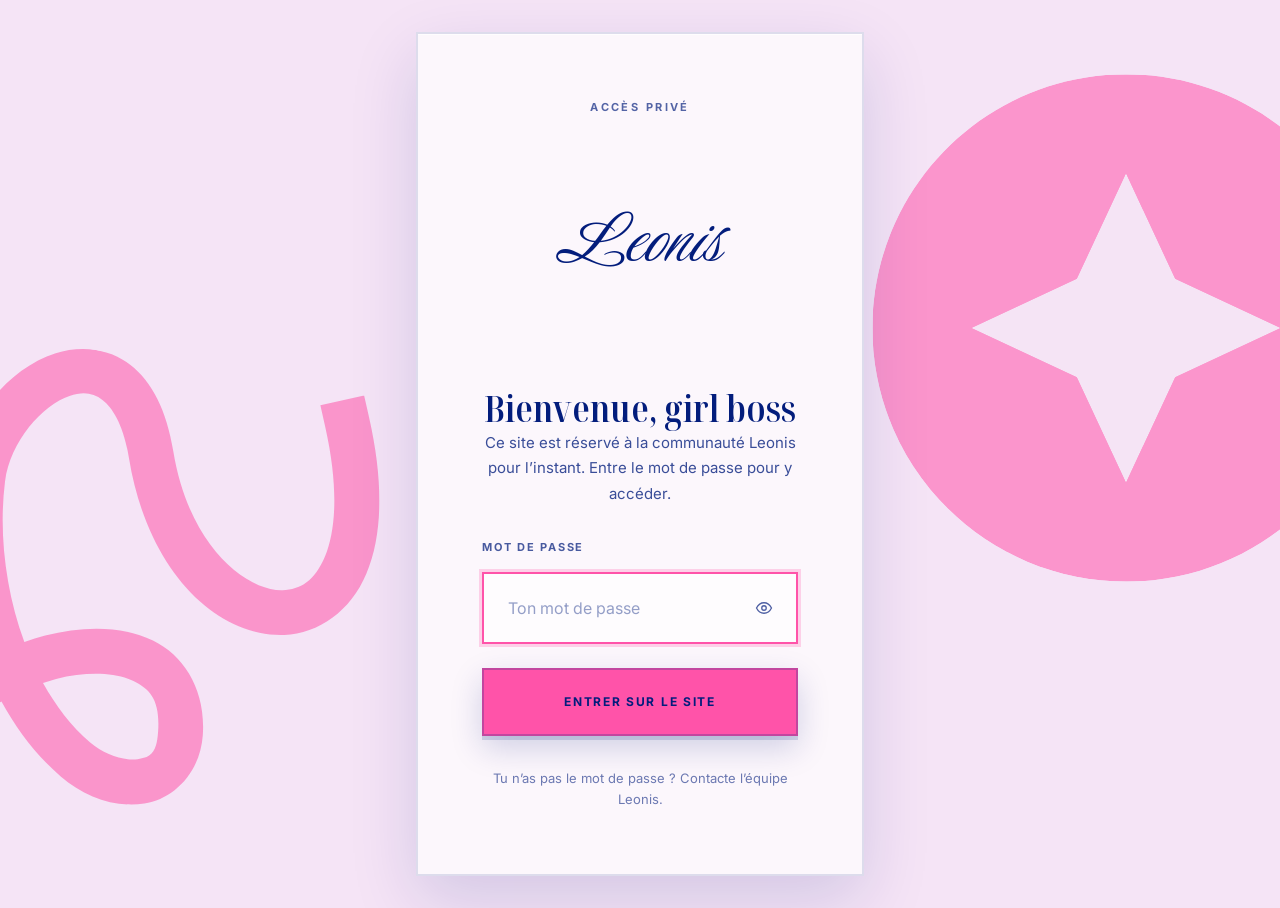
==== boutique.html @ 9e6b3b50 "Ajouter les pages La Maison, Services et Boutique, et passer la communauté en accès gratuit Skool. M" ====
<!DOCTYPE html>
<html lang="fr">
<head>
  <meta charset="UTF-8" />
  <meta name="viewport" content="width=device-width, initial-scale=1.0, viewport-fit=cover" />
  <meta
    name="description"
    content="Boutique Leonis — page en construction. Nos produits et offres exclusives arrivent bientôt."
  />
  <title>Boutique — Leonis</title>
  <link rel="icon" href="Images/rondetoile.svg" type="image/svg+xml" />

  <link rel="preconnect" href="https://fonts.googleapis.com" />
  <link rel="preconnect" href="https://fonts.gstatic.com" crossorigin />
  <link
    href="https://fonts.googleapis.com/css2?family=Inter:wght@400;500;600&family=Luxurious+Script&family=Noto+Serif+Display:ital,wdth,wght@0,62.5..100,400..700;1,62.5..100,400..700&display=swap"
    rel="stylesheet"
  />

  <link rel="stylesheet" href="css/variables.css" />
  <link rel="stylesheet" href="css/base.css" />
  <link rel="stylesheet" href="css/nav-footer.css" />
  <link rel="stylesheet" href="css/pages/boutique.css" />
  <script type="module" src="js/auth-guard.js"></script>
</head>
<body class="page-boutique">

  <header class="site-header">
    <a class="site-logo" href="home.html">Leonis</a>
    <button
      class="nav-toggle"
      type="button"
      aria-expanded="false"
      aria-controls="site-nav"
      aria-label="Ouvrir le menu"
    >
      <span class="nav-toggle__bars" aria-hidden="true">
        <span class="nav-toggle__bar"></span>
        <span class="nav-toggle__bar"></span>
        <span class="nav-toggle__bar"></span>
      </span>
    </button>
  </header>

  <div class="nav-overlay" id="site-nav" aria-hidden="true">
    <div class="nav-popup" role="dialog" aria-modal="true" aria-label="Menu principal">
      <nav class="nav-popup__nav" aria-label="Navigation principale">
        <ul class="nav-popup__list">
          <li class="nav-popup__item">
            <a class="nav-popup__link" href="home.html">Accueil</a>
          </li>
          <li class="nav-popup__item">
            <a class="nav-popup__link" href="lamaison.html">La Maison</a>
          </li>
          <li class="nav-popup__item">
            <a class="nav-popup__link" href="community.html">Communauté</a>
          </li>
          <li class="nav-popup__item">
            <a class="nav-popup__link" href="services.html">Services</a>
          </li>
          <li class="nav-popup__item">
            <a class="nav-popup__link nav-popup__link--active" href="boutique.html" aria-current="page">Boutique</a>
          </li>
        </ul>
      </nav>
    </div>
  </div>

  <main>
    <section class="boutique-coming" aria-labelledby="boutique-title">
      <div class="boutique-coming__backdrop" aria-hidden="true">
        <img
          class="boutique-coming__bloom boutique-coming__bloom--star"
          src="Images/rondetoile.svg"
          alt=""
          width="320"
          height="320"
        />
        <img
          class="boutique-coming__bloom boutique-coming__bloom--flower"
          src="Images/formerose.svg"
          alt=""
          width="320"
          height="320"
        />
      </div>

      <div class="boutique-coming__inner">
        <p class="boutique-coming__kicker">Boutique</p>
        <h1 class="boutique-coming__title" id="boutique-title">
          Quelque chose d'<em class="boutique-coming__title-em">exclusif</em> arrive
        </h1>
        <p class="boutique-coming__badge">Page en construction</p>
        <p class="boutique-coming__lead">
          Notre boutique ouvre bientôt ses portes. Tu y trouveras des produits et des offres pensés pour la communauté Leonis — reste connectée.
        </p>
        <div class="boutique-coming__actions">
          <a class="lc-btn" href="home.html">Retour à l'accueil</a>
          <a class="lc-btn lc-btn--outline" href="services.html">Voir nos services</a>
        </div>
      </div>
    </section>
  </main>

  <footer class="site-footer">
    <div class="site-footer__inner">
      <div class="site-footer__top">
        <div class="site-footer__brand">
          <a class="site-footer__logo" href="home.html">Leonis</a>
          <p class="site-footer__tagline">
            La vie est trop courte pour ne pas la bâtir à ton image.
          </p>
        </div>

        <div class="site-footer__grid">
          <nav class="site-footer__col site-footer__col--navigation" aria-label="Navigation du site">
            <h2 class="site-footer__heading">Navigation</h2>
            <ul class="site-footer__list">
              <li><a class="site-footer__link" href="home.html">Accueil</a></li>
              <li><a class="site-footer__link" href="lamaison.html">À propos</a></li>
              <li><a class="site-footer__link" href="community.html">Communauté</a></li>
              <li><a class="site-footer__link" href="services.html">Services</a></li>
              <li><a class="site-footer__link" href="boutique.html" aria-current="page">Boutique</a></li>
            </ul>
          </nav>

          <nav class="site-footer__col" aria-label="Ressources">
            <h2 class="site-footer__heading">Ressources</h2>
            <ul class="site-footer__list">
              <li><a class="site-footer__link" href="quiz.html">Quiz</a></li>
              <li><a class="site-footer__link" href="community.html#faq">FAQ</a></li>
              <li><a class="site-footer__link" href="community.html#garantie">Garantie</a></li>
              <li><a class="site-footer__link" href="home.html#connect">Instagram</a></li>
            </ul>
          </nav>

          <div class="site-footer__col">
            <h2 class="site-footer__heading">Contact</h2>
            <ul class="site-footer__list">
              <li>
                <a class="site-footer__link" href="mailto:hello@maisonleonis.com">
                  hello@maisonleonis.com
                </a>
              </li>
            </ul>

            <ul class="site-footer__social" aria-label="Nos profils Instagram">
              <li>
                <a
                  class="site-footer__social-link"
                  href="https://www.instagram.com/jessyannricard/"
                  target="_blank"
                  rel="noopener noreferrer"
                  aria-label="Instagram de Jess — @jessyannricard"
                >
                  <svg class="site-footer__social-icon" viewBox="0 0 24 24" fill="none" stroke="currentColor" stroke-width="1.75" aria-hidden="true">
                    <rect x="2" y="2" width="20" height="20" rx="5" ry="5" />
                    <path d="M16 11.37A4 4 0 1 1 12.63 8 4 4 0 0 1 16 11.37z" />
                    <line x1="17.5" y1="6.5" x2="17.51" y2="6.5" />
                  </svg>
                </a>
              </li>
              <li>
                <a
                  class="site-footer__social-link"
                  href="https://www.instagram.com/valentine.marmorat/"
                  target="_blank"
                  rel="noopener noreferrer"
                  aria-label="Instagram de Val — @valentine.marmorat"
                >
                  <svg class="site-footer__social-icon" viewBox="0 0 24 24" fill="none" stroke="currentColor" stroke-width="1.75" aria-hidden="true">
                    <rect x="2" y="2" width="20" height="20" rx="5" ry="5" />
                    <path d="M16 11.37A4 4 0 1 1 12.63 8 4 4 0 0 1 16 11.37z" />
                    <line x1="17.5" y1="6.5" x2="17.51" y2="6.5" />
                  </svg>
                </a>
              </li>
              <li>
                <a
                  class="site-footer__social-link"
                  href="https://www.instagram.com/dreambybillie/"
                  target="_blank"
                  rel="noopener noreferrer"
                  aria-label="Instagram de Billie — @dreambybillie"
                >
                  <svg class="site-footer__social-icon" viewBox="0 0 24 24" fill="none" stroke="currentColor" stroke-width="1.75" aria-hidden="true">
                    <rect x="2" y="2" width="20" height="20" rx="5" ry="5" />
                    <path d="M16 11.37A4 4 0 1 1 12.63 8 4 4 0 0 1 16 11.37z" />
                    <line x1="17.5" y1="6.5" x2="17.51" y2="6.5" />
                  </svg>
                </a>
              </li>
            </ul>
          </div>
        </div>
      </div>

      <div class="site-footer__bottom">
        <p class="site-footer__copy">© 2026 Leonis. Tous droits réservés.</p>
        <nav class="site-footer__legal" aria-label="Liens légaux">
          <ul class="site-footer__legal-list">
            <li><a class="site-footer__legal-link" href="#">Politique de confidentialité</a></li>
            <li><a class="site-footer__legal-link" href="#">Conditions d'utilisation</a></li>
          </ul>
        </nav>
      </div>
    </div>
  </footer>

  <script type="module" src="animation.js"></script>
</body>
</html>
---- css/variables.css ----
/* ============================================
   variables.css — couleurs, typos, espacements
   ============================================ */

:root {
  /* Palette officielle */
  --color-lime: #d1fe01;
  --color-navy: #031d7c;
  --color-blue: #0c34c7;
  --color-blush: #f5e4f6;
  --color-pink: #ff53a9;
  --color-crimson: #ac0324;

  /* Sémantique */
  --color-anchor-black: var(--color-navy);
  --color-anchor-cream: var(--color-blush);
  --color-ink: var(--color-navy);
  --color-forest: var(--color-crimson);
  --color-sage: var(--color-lime);
  --color-lavender: var(--color-pink);
  --color-lilac: var(--color-blush);
  --color-cream: var(--color-blush);

  /* Noto Serif Display (Google Fonts) — variante condensée via font-stretch */
  --font-heading: "Noto Serif Display", Georgia, serif;
  --font-heading-stretch: condensed;
  --font-body: "Inter", system-ui, sans-serif;
  --font-logo: "Luxurious Script", cursive;

  --space-sm: 0.5rem;
  --space-md: 1rem;
  --space-lg: 1.5rem;
  --space-xl: 2rem;
  --space-2xl: 3rem;
  --space-3xl: 4rem;
  --space-4xl: 6rem;

  /* Angles droits : autorité, hors codes spa */
  --radius-promise-frame: 0;
  --radius-promise-card: 0;
  --radius-faq-pill: 0;
  --radius-lg: 1rem;

  /* ~100–120px : air entre sections « club privé » */
  --section-padding-y: clamp(6.25rem, 9vw, 7.5rem);

  --faq-page-bg: var(--color-anchor-cream);
  --faq-card-surface: color-mix(in srgb, white 88%, var(--color-anchor-cream));

  /* CTA finale plein écran — photo + overlay */
  --final-cta-padding-y: 8.75rem;
  --final-cta-title-min: 5rem;
  --final-cta-subtitle-size: 1.125rem;
  --final-cta-overlay: color-mix(in srgb, var(--color-anchor-black) 55%, transparent);

  /* Bouton primaire (girl boss) — même look partout */
  --lc-btn-max-width: 26.25rem;
  --lc-btn-border: color-mix(in srgb, var(--color-ink) 24%, transparent);
  --lc-btn-border-hover: color-mix(in srgb, var(--color-ink) 38%, transparent);
  --lc-btn-shadow-3d: 0 0.25rem 0 color-mix(in srgb, var(--color-ink) 14%, transparent);
  --lc-btn-shadow-soft: 0 0.75rem 2rem color-mix(in srgb, var(--color-ink) 18%, transparent);
  --lc-btn-shadow-hover-3d: 0 0.125rem 0 color-mix(in srgb, var(--color-ink) 16%, transparent);
  --lc-btn-shadow-hover-soft: 0 1rem 2.5rem color-mix(in srgb, var(--color-ink) 26%, transparent);

  --promise-surface: color-mix(in srgb, var(--color-lilac) 28%, var(--color-anchor-cream));
  --promise-frame-bg: color-mix(in srgb, var(--color-lilac) 42%, white);
  --promise-card-tone-1: color-mix(in srgb, var(--color-lilac) 78%, white);
  --promise-card-tone-2: color-mix(in srgb, var(--color-blue) 22%, var(--color-lilac));
  --promise-card-tone-3: color-mix(in srgb, var(--color-sage) 18%, var(--color-lilac));
  --promise-card-tone-4: color-mix(in srgb, var(--color-forest) 12%, var(--color-lilac));
  --promise-card-border: color-mix(in srgb, var(--color-ink) 32%, transparent);
  --promise-burst-tint: color-mix(in srgb, var(--color-lavender) 45%, white);

  /* Hero h1 — gouttières latérales pour resserrer le titre */
  --hero-title-gutter: 7.5rem; /* 120px */

  /* Titres de section (h2 / intro) — plus larges que l’ancienne colonne ~40–44rem ; hero exclu */
  --lc-section-heading-stack: min(58rem, 100%);
  --lc-section-heading-stack-tight: min(54rem, 100%);
  --lc-section-copy-column: min(58rem, 100%);
  /* Section story : plus large, padding vertical dédié (moins haut que les autres sections) */
  --lc-story-inner-max: min(72rem, 100%);
  --lc-story-padding-y: clamp(3rem, 5vw, 4.25rem);

  --transition-base: 280ms ease;

  --max-width-content: 45rem;
  --max-width-site: 72rem;
}
---- css/base.css ----
/* ============================================
   base.css — reset, typographie, bouton partagé
   ============================================ */

*,
*::before,
*::after {
  box-sizing: border-box;
}

body {
  margin: 0;
  overflow-x: hidden;
  font-family: var(--font-body);
  font-size: clamp(0.875rem, 0.35vw + 0.82rem, 0.9375rem);
  line-height: 1.65;
  color: var(--color-ink);
  background-color: var(--color-anchor-cream);
}

img {
  max-width: 100%;
  height: auto;
  display: block;
}

a {
  color: inherit;
  text-decoration: none;
}

a:focus-visible {
  outline: 2px solid var(--color-lavender);
  outline-offset: 3px;
}

/* ============================================
   Bouton primaire — girl boss (palette Leonis)
   ============================================ */

.lc-btn {
  position: relative;
  display: inline-flex;
  align-items: center;
  justify-content: center;
  margin-top: var(--space-sm);
  padding: var(--space-lg) var(--space-2xl);
  border: 2px solid var(--lc-btn-border);
  border-radius: 0;
  font-family: var(--font-body);
  font-size: 0.75rem;
  font-weight: 700;
  line-height: 1.35;
  letter-spacing: 0.14em;
  text-transform: uppercase;
  text-align: center;
  text-decoration: none;
  color: var(--color-ink);
  background-color: var(--color-lavender);
  box-shadow: var(--lc-btn-shadow-3d), var(--lc-btn-shadow-soft);
  cursor: pointer;
  transition:
    background-color var(--transition-base),
    border-color var(--transition-base),
    color var(--transition-base),
    transform var(--transition-base),
    box-shadow var(--transition-base);
}

.lc-btn:hover {
  color: var(--color-ink);
  background-color: var(--color-lilac);
  border-color: var(--lc-btn-border-hover);
  box-shadow: var(--lc-btn-shadow-hover-3d), var(--lc-btn-shadow-hover-soft);
  transform: translateY(-2px);
}

.lc-btn:focus-visible {
  outline: 2px solid var(--color-lavender);
  outline-offset: 4px;
}

.final-cta .lc-btn:focus-visible {
  outline-color: var(--color-anchor-cream);
}

.final-cta__actions .lc-btn,
.pricing__actions .lc-btn {
  width: 100%;
  max-width: var(--lc-btn-max-width);
  margin-top: 0;
}

.faq__footer .lc-btn {
  margin-top: 0;
}

@media (prefers-reduced-motion: reduce) {
  .lc-btn:hover {
    transform: none;
  }
}

/* Titres principaux : Noto Serif Display condensed (400–500), tailles max 68px / 50px */
h1,
h2 {
  font-family: var(--font-heading);
  font-weight: 500;
  font-style: normal;
  font-stretch: var(--font-heading-stretch);
  line-height: 1.12;
}

h1 {
  font-size: clamp(2.5rem, 4.5vw + 1.5rem, 4.75rem);
}

h2 {
  font-size: clamp(2.75rem, 5.5vw + 1.35rem, 5.75rem);
  font-weight: 500;
  letter-spacing: -0.02em;
}

h1 em,
h2 em {
  font-style: italic;
  font-weight: 400;
}

h3 {
  font-family: var(--font-heading);
  font-size: clamp(1.5rem, 2.25vw + 0.85rem, 2.35rem);
  font-weight: 500;
  font-style: normal;
  font-stretch: var(--font-heading-stretch);
  line-height: 1.2;
  letter-spacing: -0.02em;
}

h3 em {
  font-style: italic;
  font-weight: 400;
}
---- css/nav-footer.css ----
/* ============================================
   nav-footer.css — header, menu hamburger, footer
   ============================================ */

/* --- Header & menu hamburger --- */

.site-header {
  position: fixed;
  top: 0;
  right: 0;
  left: 0;
  z-index: 100;
  display: flex;
  align-items: center;
  justify-content: space-between;
  padding: var(--space-lg) var(--space-xl);
  pointer-events: none;
}

.site-header > * {
  pointer-events: auto;
}

.site-logo {
  font-family: var(--font-logo);
  font-size: clamp(2rem, 3.5vw, 2.75rem);
  font-weight: 400;
  line-height: 1;
  letter-spacing: 0.02em;
  color: var(--color-cream);
  text-shadow: 0 1px 2px color-mix(in srgb, var(--color-navy) 45%, transparent);
  transition: color var(--transition-base);
}

.site-logo:hover {
  color: var(--color-lavender);
}

.page-home .site-logo {
  color: var(--color-navy);
  text-shadow:
    0 1px 0 color-mix(in srgb, white 70%, transparent),
    0 2px 12px color-mix(in srgb, var(--color-navy) 18%, transparent);
}

.page-home .site-logo:hover {
  color: var(--color-pink);
}

.nav-toggle {
  position: relative;
  display: flex;
  align-items: center;
  justify-content: center;
  width: 3rem;
  height: 3rem;
  padding: 0;
  border: 2px solid color-mix(in srgb, var(--color-cream) 55%, transparent);
  border-radius: 50%;
  background-color: color-mix(in srgb, var(--color-navy) 72%, transparent);
  cursor: pointer;
  backdrop-filter: blur(6px);
  transition:
    border-color var(--transition-base),
    background-color var(--transition-base),
    transform var(--transition-base);
}

.nav-toggle:hover {
  border-color: var(--color-lime);
  background-color: color-mix(in srgb, var(--color-navy) 88%, transparent);
  transform: scale(1.04);
}

.nav-toggle:focus-visible {
  outline: 2px solid var(--color-lime);
  outline-offset: 4px;
}

.page-home .nav-toggle {
  border-color: color-mix(in srgb, var(--color-navy) 22%, transparent);
  background-color: color-mix(in srgb, var(--color-lime) 88%, white);
}

.page-home .nav-toggle:hover {
  border-color: var(--color-navy);
  background-color: var(--color-lime);
}

.nav-toggle__bars {
  position: relative;
  display: block;
  width: 1.125rem;
  height: 0.875rem;
}

.nav-toggle__bar {
  position: absolute;
  left: 0;
  display: block;
  width: 100%;
  height: 2px;
  border-radius: 9999px;
  background-color: var(--color-cream);
  transition:
    transform var(--transition-base),
    opacity var(--transition-base),
    top var(--transition-base);
}

.page-home .nav-toggle__bar {
  background-color: var(--color-navy);
}

.nav-toggle__bar:nth-child(1) {
  top: 0;
}

.nav-toggle__bar:nth-child(2) {
  top: 0.375rem;
}

.nav-toggle__bar:nth-child(3) {
  top: 0.75rem;
}

.nav-toggle[aria-expanded="true"] .nav-toggle__bar:nth-child(1) {
  top: 0.375rem;
  transform: rotate(45deg);
}

.nav-toggle[aria-expanded="true"] .nav-toggle__bar:nth-child(2) {
  opacity: 0;
}

.nav-toggle[aria-expanded="true"] .nav-toggle__bar:nth-child(3) {
  top: 0.375rem;
  transform: rotate(-45deg);
}

/* --- Menu plein écran --- */

.nav-overlay {
  position: fixed;
  top: 0;
  right: 0;
  bottom: 0;
  left: 0;
  z-index: 200;
  display: flex;
  align-items: stretch;
  justify-content: stretch;
  padding: clamp(0.35rem, 1.4vw, 0.85rem);
  background-color: color-mix(in srgb, var(--color-navy) 38%, transparent);
  opacity: 0;
  visibility: hidden;
  pointer-events: none;
  backdrop-filter: blur(8px);
  transition:
    opacity var(--transition-base),
    visibility var(--transition-base);
}

.nav-overlay.is-open {
  opacity: 1;
  visibility: visible;
  pointer-events: auto;
}

.nav-popup {
  position: relative;
  display: flex;
  width: 100%;
  height: 100%;
  min-height: 100%;
  flex-direction: column;
  align-items: center;
  justify-content: center;
  padding: clamp(var(--space-3xl), 12vh, var(--space-4xl)) var(--space-xl);
  overflow: visible;
  border: none;
  background-color: transparent;
  background-image: url("../Images/fondnavbar.svg");
  background-repeat: no-repeat;
  background-position: center;
  background-size: 80%;
  opacity: 0;
  transform: scale(1.05);
  transition:
    transform 520ms cubic-bezier(0.22, 1, 0.36, 1),
    opacity 380ms ease;
}

.nav-overlay.is-open .nav-popup {
  opacity: 1;
  transform: scale(1);
}

.nav-popup__nav {
  position: relative;
  z-index: 1;
  display: flex;
  width: min(40rem, 100%);
  flex: 1;
  align-items: center;
  justify-content: center;
}

.nav-popup__list {
  display: flex;
  width: 100%;
  flex-direction: column;
  gap: var(--space-md);
  margin: 0;
  padding: 0;
  list-style: none;
}

.nav-popup__item {
  opacity: 0;
  transform: translateY(1.25rem);
  transition:
    opacity 360ms ease,
    transform 360ms ease;
}

.nav-overlay.is-open .nav-popup__item {
  opacity: 1;
  transform: translateY(0);
}

.nav-overlay.is-open .nav-popup__item:nth-child(1) { transition-delay: 80ms; }
.nav-overlay.is-open .nav-popup__item:nth-child(2) { transition-delay: 130ms; }
.nav-overlay.is-open .nav-popup__item:nth-child(3) { transition-delay: 180ms; }
.nav-overlay.is-open .nav-popup__item:nth-child(4) { transition-delay: 230ms; }
.nav-overlay.is-open .nav-popup__item:nth-child(5) { transition-delay: 280ms; }

.nav-popup__link {
  display: block;
  padding: var(--space-md) var(--space-xl);
  border-radius: 9999px;
  font-family: var(--font-heading);
  font-stretch: var(--font-heading-stretch);
  font-size: clamp(1.75rem, 4vw + 0.5rem, 2.75rem);
  font-weight: 600;
  line-height: 1.15;
  letter-spacing: -0.01em;
  text-align: center;
  color: var(--color-navy);
  transition:
    background-color var(--transition-base),
    color var(--transition-base),
    transform var(--transition-base);
}

.nav-popup__link:hover {
  color: var(--color-pink);
  background-color: var(--color-lime);
  transform: scale(1.02);
}

.nav-popup__link--active {
  color: var(--color-blue);
  background-color: var(--color-lime);
}

.nav-popup__link:focus-visible {
  outline: 2px solid var(--color-navy);
  outline-offset: 3px;
}

body.is-nav-open {
  overflow: hidden;
}

body.is-nav-open .site-header {
  z-index: 210;
}

@media (prefers-reduced-motion: reduce) {
  .nav-toggle,
  .nav-toggle__bar,
  .nav-overlay,
  .nav-popup,
  .nav-popup__item,
  .nav-popup__link {
    transition: none;
  }

  .nav-overlay.is-open .nav-popup {
    transform: scale(1);
  }

  .nav-overlay.is-open .nav-popup__item {
    opacity: 1;
    transform: none;
  }
}

@media (max-width: 768px) {
  .site-header {
    padding:
      max(var(--space-md), env(safe-area-inset-top, 0px))
      max(var(--space-lg), env(safe-area-inset-right, 0px))
      var(--space-md)
      max(var(--space-lg), env(safe-area-inset-left, 0px));
  }

  .site-logo {
    font-size: clamp(1.75rem, 8vw, 2.25rem);
  }

  .nav-toggle {
    width: 2.75rem;
    height: 2.75rem;
  }

  .nav-overlay {
    padding: clamp(0.25rem, 1vw, 0.55rem);
  }

  .nav-popup {
    justify-content: center;
    padding:
      max(var(--space-3xl), env(safe-area-inset-top, 0px))
      var(--space-md)
      max(var(--space-2xl), env(safe-area-inset-bottom, 0px));
    overflow: hidden;
    background-image: none;
  }

  .nav-popup::before {
    content: '';
    position: absolute;
    top: 50%;
    left: 50%;
    z-index: 0;
    width: min(96vw, 26rem);
    aspect-ratio: 810 / 1012.5;
    background-image: url("../Images/fondmobile.svg");
    background-repeat: no-repeat;
    background-position: center;
    background-size: contain;
    transform: translate(-50%, -50%);
    pointer-events: none;
  }

  .nav-popup__nav {
    z-index: 1;
    flex: 0 1 auto;
    width: min(16rem, 74vw);
    max-height: min(58vh, 23rem);
    align-items: center;
    justify-content: center;
  }

  .nav-popup__list {
    gap: var(--space-sm);
  }

  .nav-popup__link {
    padding: var(--space-sm) var(--space-md);
    font-size: clamp(1.2rem, 4.2vw + 0.45rem, 1.65rem);
    line-height: 1.2;
  }
}

@media (max-width: 480px) {
  .nav-popup::before {
    width: min(98vw, 24rem);
  }

  .nav-popup__nav {
    width: min(17rem, 78vw);
    max-height: min(54vh, 21rem);
  }

  .nav-popup__list {
    gap: var(--space-sm);
  }

  .nav-popup__link {
    padding: var(--space-sm);
    font-size: clamp(1.1rem, 4vw + 0.35rem, 1.45rem);
  }
}

/* --- Footer --- */

.site-footer {
  padding: clamp(var(--space-3xl), 6vw, var(--space-4xl)) clamp(var(--space-lg), 4vw, var(--space-2xl))
    clamp(var(--space-xl), 3vw, var(--space-2xl));
  background-color: var(--color-navy);
  color: var(--color-cream);
}

.site-footer__inner {
  display: flex;
  width: 100%;
  max-width: var(--max-width-site);
  flex-direction: column;
  margin: 0 auto;
  gap: clamp(var(--space-2xl), 4vw, var(--space-3xl));
}

.site-footer__top {
  display: grid;
  grid-template-columns: minmax(14rem, 1.15fr) minmax(0, 2fr);
  gap: clamp(var(--space-2xl), 5vw, var(--space-4xl));
}

.site-footer__brand {
  display: flex;
  flex-direction: column;
  gap: var(--space-md);
}

.site-footer__logo {
  font-family: var(--font-logo);
  font-size: clamp(2.25rem, 3vw + 1rem, 3rem);
  font-weight: 400;
  line-height: 1;
  letter-spacing: 0.02em;
  color: var(--color-cream);
  transition: color var(--transition-base);
}

.site-footer__logo:hover {
  color: var(--color-lime);
}

.site-footer__tagline {
  margin: 0;
  max-width: 18rem;
  font-family: var(--font-body);
  font-size: clamp(0.875rem, 0.25vw + 0.82rem, 0.9375rem);
  font-weight: 400;
  line-height: 1.6;
  color: color-mix(in srgb, var(--color-cream) 72%, transparent);
}

.site-footer__grid {
  display: grid;
  grid-template-columns: repeat(3, minmax(0, 1fr));
  gap: clamp(var(--space-xl), 3vw, var(--space-2xl));
}

.site-footer__col {
  display: flex;
  flex-direction: column;
  gap: var(--space-md);
}

.site-footer__heading {
  margin: 0;
  font-family: var(--font-body);
  font-size: 0.6875rem;
  font-weight: 700;
  line-height: 1.4;
  letter-spacing: 0.16em;
  text-transform: uppercase;
  color: var(--color-lime);
}

.site-footer__list,
.site-footer__social,
.site-footer__legal-list {
  display: flex;
  flex-direction: column;
  gap: var(--space-sm);
  margin: 0;
  padding: 0;
  list-style: none;
}

.site-footer__social {
  flex-direction: row;
  gap: var(--space-md);
  margin-top: var(--space-sm);
}

.site-footer__link,
.site-footer__legal-link {
  font-family: var(--font-body);
  font-size: 0.9375rem;
  font-weight: 400;
  line-height: 1.5;
  color: color-mix(in srgb, var(--color-cream) 88%, transparent);
  transition: color var(--transition-base);
}

.site-footer__link:hover,
.site-footer__legal-link:hover {
  color: var(--color-pink);
}

.site-footer__link:focus-visible,
.site-footer__legal-link:focus-visible,
.site-footer__social-link:focus-visible {
  outline-color: var(--color-lime);
}

.site-footer__social-link {
  display: inline-flex;
  align-items: center;
  justify-content: center;
  width: 2.5rem;
  height: 2.5rem;
  border: 1px solid color-mix(in srgb, var(--color-cream) 28%, transparent);
  color: var(--color-cream);
  transition:
    color var(--transition-base),
    border-color var(--transition-base),
    background-color var(--transition-base);
}

.site-footer__social-link:hover {
  color: var(--color-navy);
  border-color: var(--color-lime);
  background-color: var(--color-lime);
}

.site-footer__social-icon {
  width: 1.125rem;
  height: 1.125rem;
}

.site-footer__bottom {
  display: flex;
  align-items: center;
  justify-content: space-between;
  gap: var(--space-lg);
  padding-top: clamp(var(--space-lg), 2.5vw, var(--space-xl));
  border-top: 1px solid color-mix(in srgb, var(--color-cream) 18%, transparent);
}

.site-footer__copy {
  margin: 0;
  font-family: var(--font-body);
  font-size: 0.8125rem;
  line-height: 1.5;
  color: color-mix(in srgb, var(--color-cream) 58%, transparent);
}

.site-footer__legal-list {
  flex-direction: row;
  flex-wrap: wrap;
  gap: var(--space-md) var(--space-xl);
}

.site-footer__legal-link {
  font-size: 0.8125rem;
  color: color-mix(in srgb, var(--color-cream) 62%, transparent);
}

@media (max-width: 1024px) {
  .site-footer__top {
    grid-template-columns: 1fr;
    gap: var(--space-2xl);
  }

  .site-footer__grid {
    grid-template-columns: repeat(2, minmax(0, 1fr));
  }
}

@media (max-width: 768px) {
  .site-footer {
    padding-bottom: max(var(--space-xl), env(safe-area-inset-bottom, 0px));
  }

  .site-footer__top {
    text-align: center;
  }

  .site-footer__brand {
    align-items: center;
  }

  .site-footer__tagline {
    max-width: none;
  }

  .site-footer__col--navigation {
    display: none;
  }

  .site-footer__grid {
    grid-template-columns: 1fr;
    gap: var(--space-xl);
    text-align: center;
  }

  .site-footer__col {
    align-items: center;
  }

  .site-footer__social {
    justify-content: center;
  }

  .site-footer__bottom {
    flex-direction: column;
    align-items: center;
    text-align: center;
  }
}

@media (max-width: 480px) {
  .site-footer__legal-list {
    flex-direction: column;
    gap: var(--space-sm);
  }
}
---- css/pages/boutique.css ----
/* ============================================
   boutique.css — page Boutique (en construction)
   ============================================ */

/* --- Header (fond clair) --- */

.page-boutique .site-logo {
  color: var(--color-navy);
  text-shadow:
    0 1px 0 color-mix(in srgb, white 70%, transparent),
    0 2px 12px color-mix(in srgb, var(--color-navy) 18%, transparent);
}

.page-boutique .site-logo:hover {
  color: var(--color-pink);
}

.page-boutique .nav-toggle {
  border-color: color-mix(in srgb, var(--color-navy) 22%, transparent);
  background-color: color-mix(in srgb, var(--color-lime) 88%, white);
}

.page-boutique .nav-toggle:hover {
  border-color: var(--color-navy);
  background-color: var(--color-lime);
}

.page-boutique .nav-toggle__bar {
  background-color: var(--color-navy);
}

/* --- Section principale --- */

.boutique-coming {
  position: relative;
  display: flex;
  flex-direction: column;
  align-items: center;
  justify-content: center;
  min-height: 100vh;
  min-height: 100dvh;
  padding: calc(var(--space-4xl) + 4rem) var(--space-xl) var(--space-4xl);
  overflow: hidden;
  text-align: center;
  background-color: var(--color-anchor-cream);
}

.boutique-coming__backdrop {
  position: absolute;
  inset: 0;
  z-index: 0;
  pointer-events: none;
}

.boutique-coming__bloom {
  position: absolute;
  width: clamp(14rem, 32vw, 24rem);
  height: clamp(14rem, 32vw, 24rem);
  opacity: 0.45;
  animation: boutique-float 20s ease-in-out infinite;
}

.boutique-coming__bloom--star {
  top: 10%;
  right: -6%;
  animation-delay: -3s;
}

.boutique-coming__bloom--flower {
  bottom: 8%;
  left: -8%;
  animation-delay: -11s;
}

.boutique-coming__inner {
  position: relative;
  z-index: 1;
  display: flex;
  flex-direction: column;
  align-items: center;
  gap: var(--space-xl);
  width: 100%;
  max-width: 36rem;
}

.boutique-coming__kicker {
  margin: 0;
  font-family: var(--font-body);
  font-size: 0.6875rem;
  font-weight: 700;
  letter-spacing: 0.22em;
  text-transform: uppercase;
  color: var(--color-lavender);
}

.boutique-coming__title {
  margin: 0;
  font-family: var(--font-heading);
  font-stretch: var(--font-heading-stretch);
  font-size: clamp(2.5rem, 7vw, 4rem);
  font-weight: 400;
  line-height: 1.1;
  color: var(--color-ink);
}

.boutique-coming__title-em {
  font-style: italic;
  color: var(--color-lavender);
}

.boutique-coming__lead {
  margin: 0;
  max-width: 28rem;
  font-family: var(--font-body);
  font-size: var(--font-size-md, 1.125rem);
  line-height: 1.7;
  color: color-mix(in srgb, var(--color-ink) 78%, transparent);
}

.boutique-coming__badge {
  display: inline-flex;
  align-items: center;
  justify-content: center;
  padding: var(--space-sm) var(--space-lg);
  font-family: var(--font-body);
  font-size: 0.75rem;
  font-weight: 700;
  letter-spacing: 0.14em;
  text-transform: uppercase;
  color: var(--color-navy);
  background-color: color-mix(in srgb, var(--color-lime) 72%, white);
  border: 2px solid color-mix(in srgb, var(--color-navy) 14%, transparent);
}

.boutique-coming__actions {
  display: flex;
  flex-direction: column;
  align-items: center;
  gap: var(--space-md);
  width: 100%;
  max-width: var(--lc-btn-max-width);
  margin-top: var(--space-sm);
}

.boutique-coming__actions .lc-btn {
  width: 100%;
  margin-top: 0;
}

.boutique-coming__actions .lc-btn--outline {
  color: var(--color-ink);
  background-color: transparent;
  box-shadow: none;
}

.boutique-coming__actions .lc-btn--outline:hover {
  background-color: color-mix(in srgb, var(--color-lime) 40%, white);
  box-shadow: var(--lc-btn-shadow-3d), var(--lc-btn-shadow-soft);
}

@keyframes boutique-float {
  0%,
  100% {
    transform: translate3d(0, 0, 0) rotate(0deg);
  }

  50% {
    transform: translate3d(0, -1rem, 0) rotate(5deg);
  }
}

@media (max-width: 768px) {
  .boutique-coming {
    padding: calc(var(--space-3xl) + 4rem) var(--space-lg) var(--space-3xl);
  }

  .boutique-coming__bloom--star {
    right: -20%;
  }

  .boutique-coming__bloom--flower {
    left: -22%;
  }
}
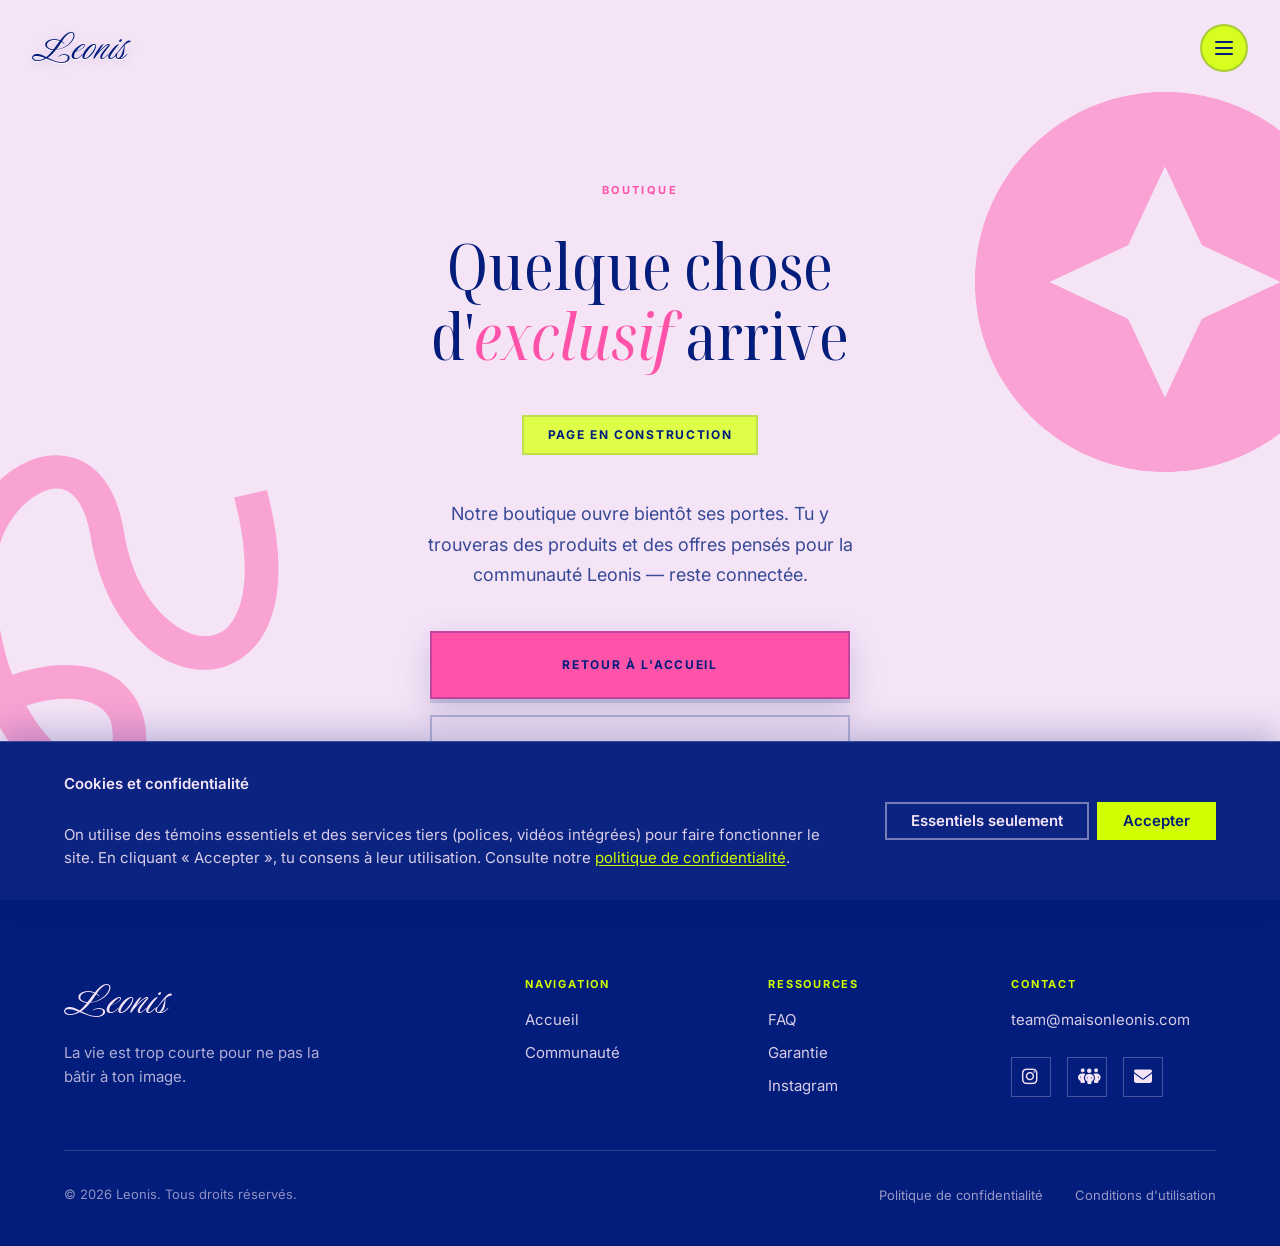
==== commit 6d2e281c: "Ajouter les pages légales, FAQ et SEO, et refondre la communauté et les services. Désactive la gate " ====
--- a/boutique.html
+++ b/boutique.html
@@ -7,7 +7,28 @@
     name="description"
     content="Boutique Leonis — page en construction. Nos produits et offres exclusives arrivent bientôt."
   />
+  <meta name="robots" content="noindex, follow" />
   <title>Boutique — Leonis</title>
+
+  <link rel="canonical" href="https://www.maisonleonis.com/boutique.html" />
+
+  <meta property="og:type" content="website" />
+  <meta property="og:site_name" content="Leonis" />
+  <meta property="og:locale" content="fr_CA" />
+  <meta property="og:title" content="Boutique — Leonis" />
+  <meta property="og:description" content="Boutique Leonis — page en construction. Nos produits et offres exclusives arrivent bientôt." />
+  <meta property="og:url" content="https://www.maisonleonis.com/boutique.html" />
+  <meta property="og:image" content="https://www.maisonleonis.com/Images/fondleonis.jpeg" />
+  <meta property="og:image:width" content="2940" />
+  <meta property="og:image:height" content="1604" />
+  <meta property="og:image:alt" content="Boutique Leonis" />
+
+  <meta name="twitter:card" content="summary_large_image" />
+  <meta name="twitter:title" content="Boutique — Leonis" />
+  <meta name="twitter:description" content="Boutique Leonis — page en construction. Nos produits et offres exclusives arrivent bientôt." />
+  <meta name="twitter:image" content="https://www.maisonleonis.com/Images/fondleonis.jpeg" />
+  <meta name="twitter:image:alt" content="Boutique Leonis" />
+
   <link rel="icon" href="Images/rondetoile.svg" type="image/svg+xml" />
 
   <link rel="preconnect" href="https://fonts.googleapis.com" />
@@ -16,12 +37,17 @@
     href="https://fonts.googleapis.com/css2?family=Inter:wght@400;500;600&family=Luxurious+Script&family=Noto+Serif+Display:ital,wdth,wght@0,62.5..100,400..700;1,62.5..100,400..700&display=swap"
     rel="stylesheet"
   />
+  <link
+    rel="stylesheet"
+    href="https://cdnjs.cloudflare.com/ajax/libs/font-awesome/6.5.1/css/all.min.css"
+    crossorigin="anonymous"
+    referrerpolicy="no-referrer"
+  />
 
   <link rel="stylesheet" href="css/variables.css" />
   <link rel="stylesheet" href="css/base.css" />
   <link rel="stylesheet" href="css/nav-footer.css" />
   <link rel="stylesheet" href="css/pages/boutique.css" />
-  <script type="module" src="js/auth-guard.js"></script>
 </head>
 <body class="page-boutique">
 
@@ -50,16 +76,10 @@
             <a class="nav-popup__link" href="home.html">Accueil</a>
           </li>
           <li class="nav-popup__item">
-            <a class="nav-popup__link" href="lamaison.html">La Maison</a>
-          </li>
-          <li class="nav-popup__item">
             <a class="nav-popup__link" href="community.html">Communauté</a>
           </li>
           <li class="nav-popup__item">
-            <a class="nav-popup__link" href="services.html">Services</a>
-          </li>
-          <li class="nav-popup__item">
-            <a class="nav-popup__link nav-popup__link--active" href="boutique.html" aria-current="page">Boutique</a>
+            <a class="nav-popup__link" href="faq.html">FAQ</a>
           </li>
         </ul>
       </nav>
@@ -117,20 +137,16 @@
             <h2 class="site-footer__heading">Navigation</h2>
             <ul class="site-footer__list">
               <li><a class="site-footer__link" href="home.html">Accueil</a></li>
-              <li><a class="site-footer__link" href="lamaison.html">À propos</a></li>
               <li><a class="site-footer__link" href="community.html">Communauté</a></li>
-              <li><a class="site-footer__link" href="services.html">Services</a></li>
-              <li><a class="site-footer__link" href="boutique.html" aria-current="page">Boutique</a></li>
             </ul>
           </nav>
 
           <nav class="site-footer__col" aria-label="Ressources">
             <h2 class="site-footer__heading">Ressources</h2>
             <ul class="site-footer__list">
-              <li><a class="site-footer__link" href="quiz.html">Quiz</a></li>
-              <li><a class="site-footer__link" href="community.html#faq">FAQ</a></li>
-              <li><a class="site-footer__link" href="community.html#garantie">Garantie</a></li>
-              <li><a class="site-footer__link" href="home.html#connect">Instagram</a></li>
+              <li><a class="site-footer__link" href="faq.html">FAQ</a></li>
+              <li><a class="site-footer__link" href="garantie.html">Garantie</a></li>
+              <li><a class="site-footer__link" href="https://www.instagram.com/leonis.agency/" target="_blank" rel="noopener noreferrer">Instagram</a></li>
             </ul>
           </nav>
 
@@ -138,56 +154,42 @@
             <h2 class="site-footer__heading">Contact</h2>
             <ul class="site-footer__list">
               <li>
-                <a class="site-footer__link" href="mailto:hello@maisonleonis.com">
-                  hello@maisonleonis.com
-                </a>
-              </li>
-            </ul>
-
-            <ul class="site-footer__social" aria-label="Nos profils Instagram">
+                <a class="site-footer__link" href="mailto:team@maisonleonis.com">
+                  team@maisonleonis.com
+                </a>
+              </li>
+            </ul>
+
+            <ul class="site-footer__social" aria-label="Réseaux sociaux Leonis">
               <li>
                 <a
                   class="site-footer__social-link"
-                  href="https://www.instagram.com/jessyannricard/"
+                  href="https://www.instagram.com/leonis.agency/"
                   target="_blank"
                   rel="noopener noreferrer"
-                  aria-label="Instagram de Jess — @jessyannricard"
+                  aria-label="Instagram Leonis — @leonis.agency"
                 >
-                  <svg class="site-footer__social-icon" viewBox="0 0 24 24" fill="none" stroke="currentColor" stroke-width="1.75" aria-hidden="true">
-                    <rect x="2" y="2" width="20" height="20" rx="5" ry="5" />
-                    <path d="M16 11.37A4 4 0 1 1 12.63 8 4 4 0 0 1 16 11.37z" />
-                    <line x1="17.5" y1="6.5" x2="17.51" y2="6.5" />
-                  </svg>
+                  <i class="fa-brands fa-instagram site-footer__social-icon" aria-hidden="true"></i>
                 </a>
               </li>
               <li>
                 <a
                   class="site-footer__social-link"
-                  href="https://www.instagram.com/valentine.marmorat/"
+                  href="https://www.skool.com/leonis-community-2881/about"
                   target="_blank"
                   rel="noopener noreferrer"
-                  aria-label="Instagram de Val — @valentine.marmorat"
+                  aria-label="Communauté Leonis sur Skool"
                 >
-                  <svg class="site-footer__social-icon" viewBox="0 0 24 24" fill="none" stroke="currentColor" stroke-width="1.75" aria-hidden="true">
-                    <rect x="2" y="2" width="20" height="20" rx="5" ry="5" />
-                    <path d="M16 11.37A4 4 0 1 1 12.63 8 4 4 0 0 1 16 11.37z" />
-                    <line x1="17.5" y1="6.5" x2="17.51" y2="6.5" />
-                  </svg>
+                  <i class="fa-solid fa-people-group site-footer__social-icon" aria-hidden="true"></i>
                 </a>
               </li>
               <li>
                 <a
                   class="site-footer__social-link"
-                  href="https://www.instagram.com/dreambybillie/"
-                  target="_blank"
-                  rel="noopener noreferrer"
-                  aria-label="Instagram de Billie — @dreambybillie"
+                  href="mailto:team@maisonleonis.com"
+                  aria-label="Écrire à team@maisonleonis.com"
                 >
-                  <svg class="site-footer__social-icon" viewBox="0 0 24 24" fill="none" stroke="currentColor" stroke-width="1.75" aria-hidden="true">
-                    <rect x="2" y="2" width="20" height="20" rx="5" ry="5" />
-                    <path d="M16 11.37A4 4 0 1 1 12.63 8 4 4 0 0 1 16 11.37z" />
-                    <line x1="17.5" y1="6.5" x2="17.51" y2="6.5" />
-                  </svg>
+                  <i class="fa-solid fa-envelope site-footer__social-icon" aria-hidden="true"></i>
                 </a>
               </li>
             </ul>
@@ -199,14 +201,15 @@
         <p class="site-footer__copy">© 2026 Leonis. Tous droits réservés.</p>
         <nav class="site-footer__legal" aria-label="Liens légaux">
           <ul class="site-footer__legal-list">
-            <li><a class="site-footer__legal-link" href="#">Politique de confidentialité</a></li>
-            <li><a class="site-footer__legal-link" href="#">Conditions d'utilisation</a></li>
+            <li><a class="site-footer__legal-link" href="confidentialite.html">Politique de confidentialité</a></li>
+            <li><a class="site-footer__legal-link" href="conditions.html">Conditions d'utilisation</a></li>
           </ul>
         </nav>
       </div>
     </div>
   </footer>
 
+  <script type="module" src="js/cookie-consent.js"></script>
   <script type="module" src="animation.js"></script>
 </body>
 </html>
--- a/css/nav-footer.css
+++ b/css/nav-footer.css
@@ -523,6 +523,8 @@
 .site-footer__social-icon {
   width: 1.125rem;
   height: 1.125rem;
+  font-size: 1.125rem;
+  line-height: 1;
 }
 
 .site-footer__bottom {
@@ -612,3 +614,144 @@
     gap: var(--space-sm);
   }
 }
+
+/* --- Bannière cookies --- */
+
+body.has-cookie-banner {
+  padding-bottom: var(--cookie-banner-offset, 0);
+}
+
+.cookie-banner {
+  position: fixed;
+  right: 0;
+  bottom: 0;
+  left: 0;
+  z-index: 200;
+  padding: var(--space-md) var(--space-xl);
+  background-color: color-mix(in srgb, var(--color-navy) 96%, transparent);
+  border-top: 1px solid color-mix(in srgb, var(--color-cream) 20%, transparent);
+  box-shadow: 0 -8px 32px color-mix(in srgb, var(--color-navy) 25%, transparent);
+  backdrop-filter: blur(8px);
+  transition:
+    transform var(--transition-base),
+    opacity var(--transition-base);
+}
+
+.cookie-banner--hidden {
+  opacity: 0;
+  transform: translateY(100%);
+  pointer-events: none;
+}
+
+.cookie-banner__inner {
+  display: flex;
+  align-items: center;
+  justify-content: space-between;
+  gap: var(--space-xl);
+  width: 100%;
+  max-width: var(--max-width-site);
+  margin: 0 auto;
+}
+
+.cookie-banner__content {
+  display: flex;
+  flex-direction: column;
+  gap: var(--space-xs);
+  flex: 1;
+  min-width: 0;
+}
+
+.cookie-banner__title {
+  font-family: var(--font-body);
+  font-size: var(--font-size-sm);
+  font-weight: 600;
+  line-height: 1.4;
+  color: var(--color-cream);
+}
+
+.cookie-banner__text {
+  font-family: var(--font-body);
+  font-size: var(--font-size-sm);
+  line-height: 1.5;
+  color: color-mix(in srgb, var(--color-cream) 88%, transparent);
+}
+
+.cookie-banner__link {
+  color: var(--color-lime);
+  text-decoration: underline;
+  text-underline-offset: 2px;
+  transition: color var(--transition-fast);
+}
+
+.cookie-banner__link:hover {
+  color: var(--color-cream);
+}
+
+.cookie-banner__actions {
+  display: flex;
+  flex-shrink: 0;
+  align-items: center;
+  gap: var(--space-sm);
+}
+
+.cookie-banner__btn {
+  display: inline-flex;
+  align-items: center;
+  justify-content: center;
+  padding: var(--space-sm) var(--space-lg);
+  border: 2px solid transparent;
+  border-radius: var(--radius-full);
+  font-family: var(--font-body);
+  font-size: var(--font-size-sm);
+  font-weight: 600;
+  line-height: 1.2;
+  white-space: nowrap;
+  cursor: pointer;
+  transition: all var(--transition-base);
+}
+
+.cookie-banner__btn--primary {
+  background-color: var(--color-lime);
+  color: var(--color-navy);
+}
+
+.cookie-banner__btn--primary:hover {
+  background-color: var(--color-cream);
+}
+
+.cookie-banner__btn--outline {
+  background-color: transparent;
+  border-color: color-mix(in srgb, var(--color-cream) 45%, transparent);
+  color: var(--color-cream);
+}
+
+.cookie-banner__btn--outline:hover {
+  border-color: var(--color-lime);
+  color: var(--color-lime);
+}
+
+.cookie-banner__btn:focus-visible {
+  outline: 2px solid var(--color-lime);
+  outline-offset: 3px;
+}
+
+@media (max-width: 768px) {
+  .cookie-banner {
+    padding: var(--space-md);
+  }
+
+  .cookie-banner__inner {
+    flex-direction: column;
+    align-items: stretch;
+    gap: var(--space-md);
+  }
+
+  .cookie-banner__actions {
+    flex-direction: column;
+    width: 100%;
+  }
+
+  .cookie-banner__btn {
+    width: 100%;
+  }
+}
